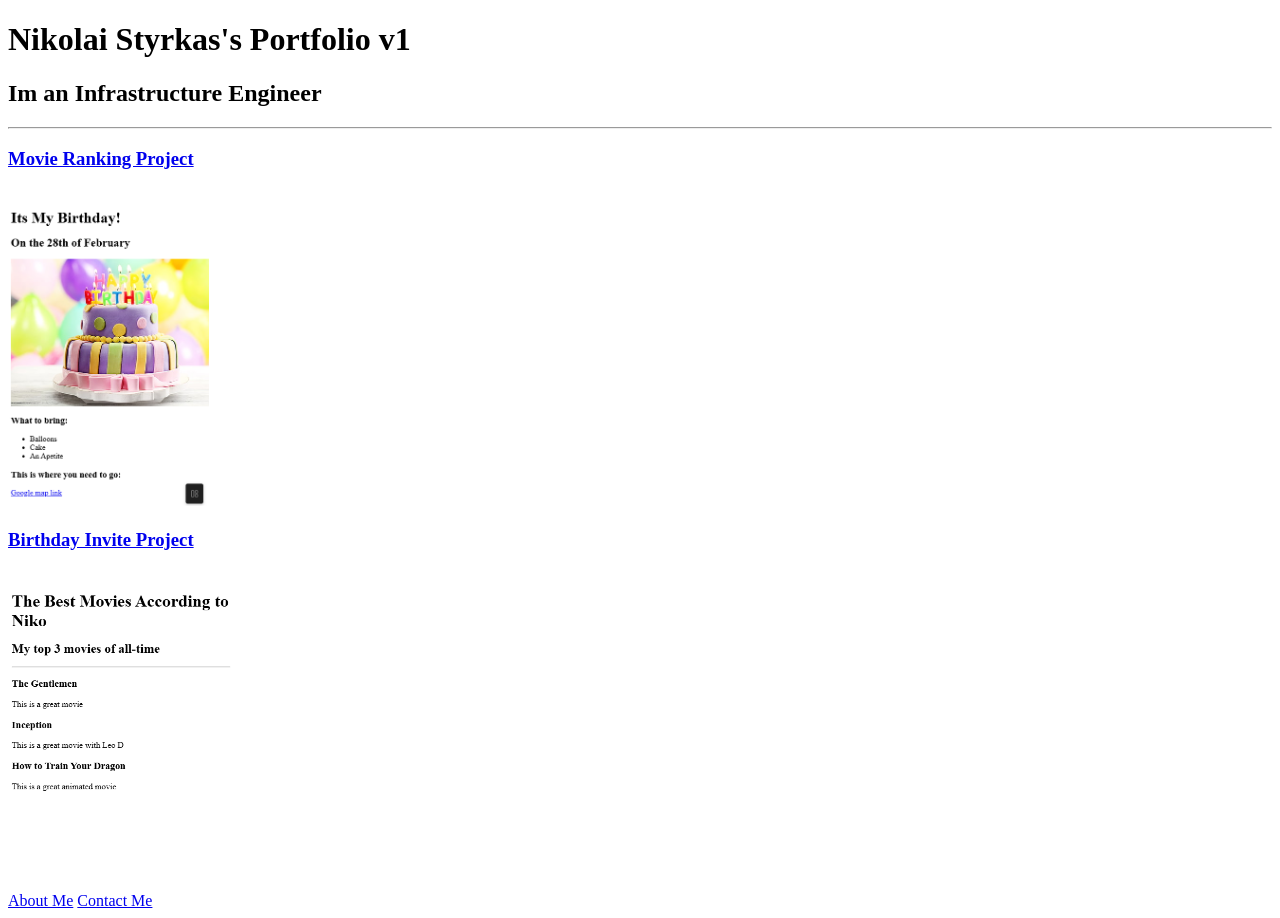
==== index.html @ 3caf19ad "Add files via upload" ====
<!DOCTYPE html>
<html lang="en">
<head>
    <meta charset="UTF-8">
    <meta name="viewport" content="width=device-width, initial-scale=1.0">
    <title>Nikolai Styrkas</title>
</head>
<body>
    <h1>Nikolai Styrkas's Portfolio v1</h1>
    <h2>Im an Infrastructure Engineer</h2>
    <hr \>
    <h3><a href="public/movie-ranking.html">Movie Ranking Project</a></h3> <br />
    <img src="assets/images/birthday-invite.png" height="300" alt="">

    <br />

    <h3><a href="public/birthday-invite.html">Birthday Invite Project</a></h3> <br />
    <img src="assets/images/movie-ranking.png"  height="300" alt="">

    <br />

    <a href="public/about.html">About Me</a> <a href="public/contact.html">Contact Me</a> <br />

</body>
</html>



<!-- TODO 1: Create the HTML Boilerplate -->

<!-- TODO 2: Add Your previous projects' HTML into the public folder -->

<!-- TODO 3: Take screenshots of your project previews and add the images to the images folder -->

<!-- TODO 4: Add titles/subtitles etc. -->

<!-- TODO 5: Add a link to the project pages -->

<!-- TODO 6: Add images to show the project previews
HINT for TODO 6: You can use the height attribute set to 200 to make the image smaller:
https://developer.mozilla.org/en-US/docs/Web/HTML/Element/img#attr-height -->

<!-- TODO 7: Add the Contact Me and About Me page links -->
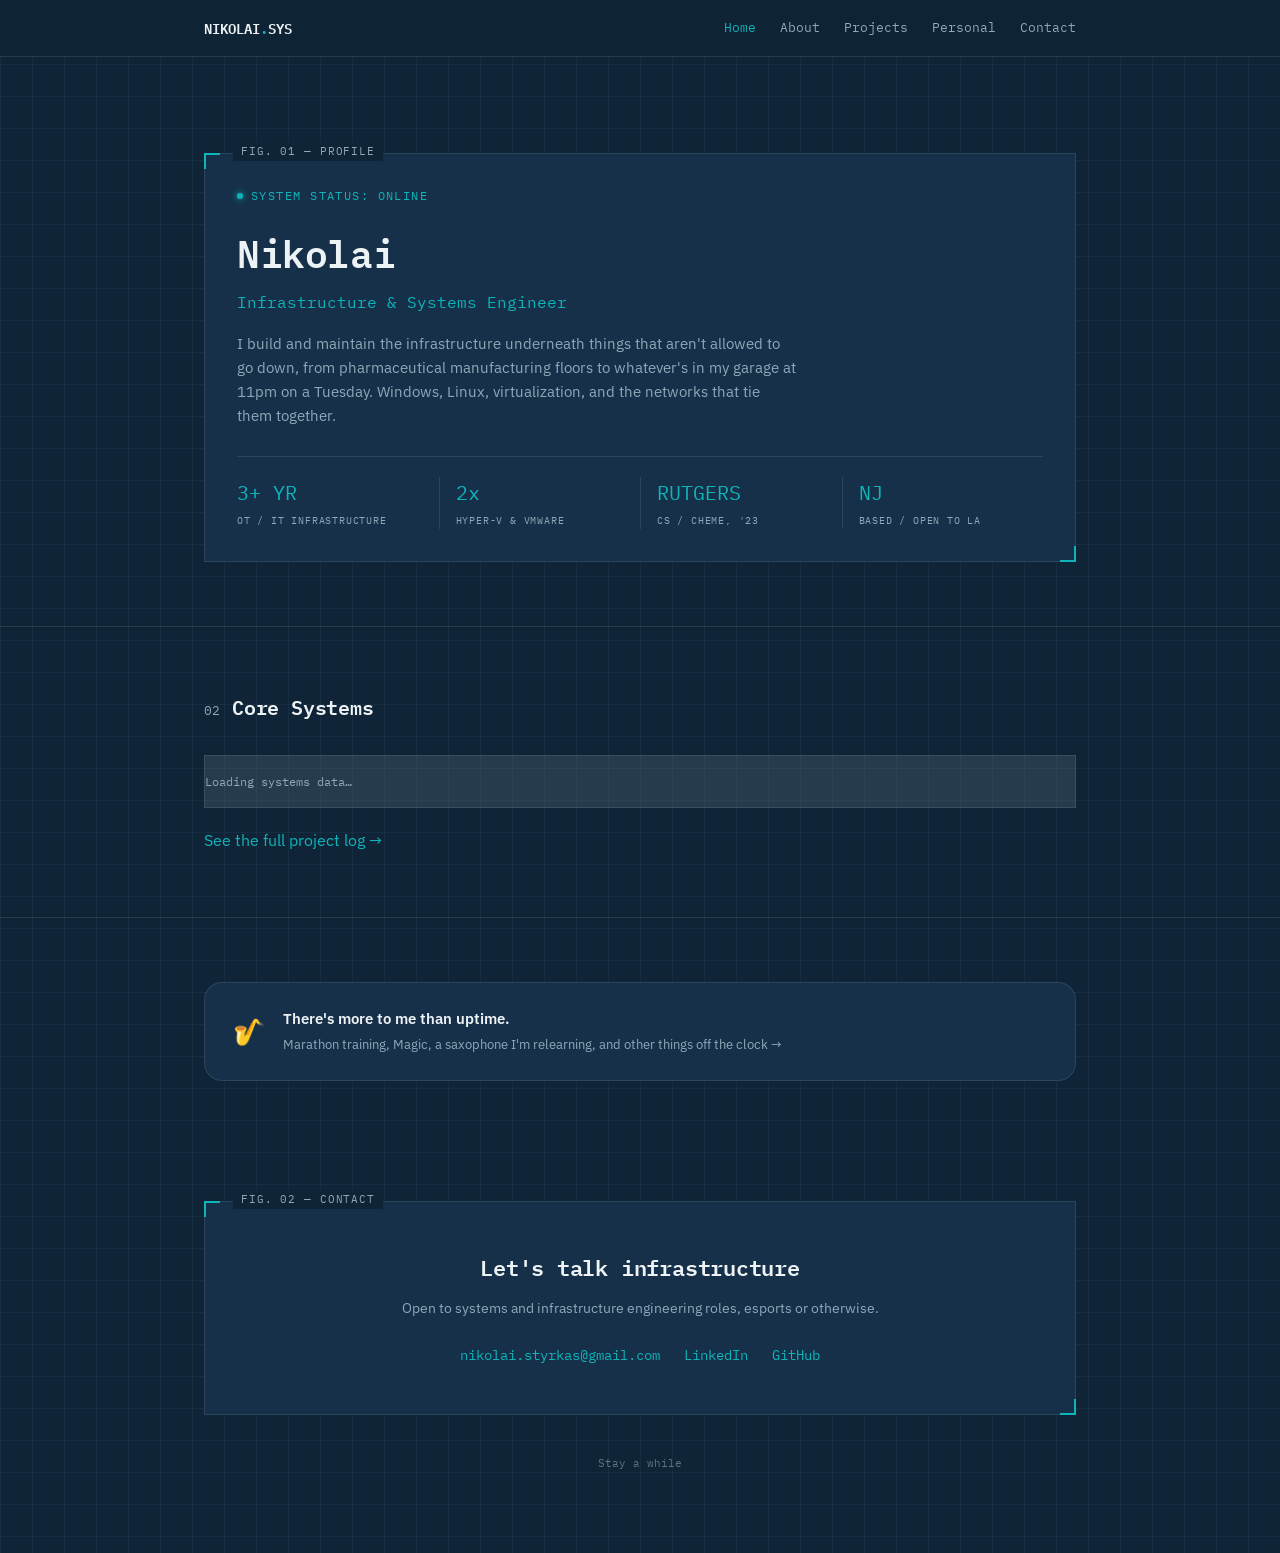
==== commit 675cf9c0: "Uploading major overhaul" ====
--- a/index.html
+++ b/index.html
@@ -1,43 +1,103 @@
 <!DOCTYPE html>
 <html lang="en">
 <head>
-    <meta charset="UTF-8">
-    <meta name="viewport" content="width=device-width, initial-scale=1.0">
-    <title>Nikolai Styrkas</title>
+<meta charset="UTF-8">
+<meta name="viewport" content="width=device-width, initial-scale=1.0">
+<title>Nikolai — Infrastructure & Systems Engineer</title>
+<link rel="stylesheet" href="css/style.css">
+<link rel="stylesheet" href="css/personal.css">
 </head>
 <body>
-    <h1>Nikolai Styrkas's Portfolio v1</h1>
-    <h2>Im an Infrastructure Engineer</h2>
-    <hr \>
-    <h3><a href="public/movie-ranking.html">Movie Ranking Project</a></h3> <br />
-    <img src="assets/images/birthday-invite.png" height="300" alt="">
 
-    <br />
+<nav>
+  <div class="wrap">
+    <div class="nav-mark">NIKOLAI<span>.</span>SYS</div>
+    <div class="nav-links">
+      <a href="index.html" class="current">Home</a>
+      <a href="about.html">About</a>
+      <a href="projects.html">Projects</a>
+      <a href="personal.html">Personal</a>
+      <a href="contact.html">Contact</a>
+    </div>
+  </div>
+</nav>
 
-    <h3><a href="public/birthday-invite.html">Birthday Invite Project</a></h3> <br />
-    <img src="assets/images/movie-ranking.png"  height="300" alt="">
+<header class="hero">
+  <div class="wrap">
+    <div class="panel reveal">
+      <span class="fig-tag">FIG. 01 — PROFILE</span>
+      <div class="eyebrow">System Status: Online</div>
+      <h1>Nikolai</h1>
+      <div class="role">Infrastructure &amp; Systems Engineer</div>
+      <p class="lede">
+        I build and maintain the infrastructure underneath things that aren't allowed to go down,
+        from pharmaceutical manufacturing floors to whatever's in my garage at 11pm on a Tuesday.
+        Windows, Linux, virtualization, and the networks that tie them together.
+      </p>
 
-    <br />
+      <div class="status-strip">
+        <div class="status-item">
+          <div class="status-val">3+ YR</div>
+          <div class="status-label">OT / IT Infrastructure</div>
+        </div>
+        <div class="status-item">
+          <div class="status-val">2x</div>
+          <div class="status-label">Hyper-V &amp; VMware</div>
+        </div>
+        <div class="status-item">
+          <div class="status-val">RUTGERS</div>
+          <div class="status-label">CS / ChemE, '23</div>
+        </div>
+        <div class="status-item">
+          <div class="status-val">NJ</div>
+          <div class="status-label">Based / Open to LA</div>
+        </div>
+      </div>
+    </div>
+  </div>
+</header>
 
-    <a href="public/about.html">About Me</a> <a href="public/contact.html">Contact Me</a> <br />
+<section>
+  <div class="wrap">
+    <div class="section-head">
+      <span class="section-num">02</span>
+      <h2>Core Systems</h2>
+    </div>
+    <div class="systems-grid" id="systems-grid">
+      <p class="load-note">Loading systems data…</p>
+    </div>
+    <p style="margin-top:20px;"><a href="projects.html">See the full project log →</a></p>
+  </div>
+</section>
 
+<section style="border-bottom: none;">
+  <div class="wrap">
+    <a href="personal.html" class="personal-teaser">
+      <span class="cozy-icon" style="margin-bottom:0;">🎷</span>
+      <span class="personal-teaser-text">
+        <strong>There's more to me than uptime.</strong>
+        <span>Marathon training, Magic, a saxophone I'm relearning, and other things off the clock →</span>
+      </span>
+    </a>
+  </div>
+</section>
+
+<footer>
+  <div class="wrap">
+    <div class="panel contact-panel reveal">
+      <span class="fig-tag">FIG. 02 — CONTACT</span>
+      <h2>Let's talk infrastructure</h2>
+      <p>Open to systems and infrastructure engineering roles, esports or otherwise.</p>
+      <div class="contact-links">
+        <a href="mailto:nikolai.styrkas@gmail.com">nikolai.styrkas@gmail.com</a>
+        <a href="linkedin.com/in/nikolai-styrkas" target="_blank" rel="noopener">LinkedIn</a>
+        <a href="https://github.com/nstyrkas" target="_blank" rel="noopener">GitHub</a>
+      </div>
+    </div>
+    <div class="foot-note">Stay a while</div>
+  </div>
+</footer>
+
+<script src="js/main.js"></script>
 </body>
 </html>
-
-
-
-<!-- TODO 1: Create the HTML Boilerplate -->
-
-<!-- TODO 2: Add Your previous projects' HTML into the public folder -->
-
-<!-- TODO 3: Take screenshots of your project previews and add the images to the images folder -->
-
-<!-- TODO 4: Add titles/subtitles etc. -->
-
-<!-- TODO 5: Add a link to the project pages -->
-
-<!-- TODO 6: Add images to show the project previews
-HINT for TODO 6: You can use the height attribute set to 200 to make the image smaller:
-https://developer.mozilla.org/en-US/docs/Web/HTML/Element/img#attr-height -->
-
-<!-- TODO 7: Add the Contact Me and About Me page links -->
--- a/css/style.css
+++ b/css/style.css
@@ -0,0 +1,391 @@
+@import url('https://fonts.googleapis.com/css2?family=IBM+Plex+Mono:wght@400;500;600;700&family=IBM+Plex+Sans:wght@400;500;600&display=swap');
+
+:root {
+  --bg: #0F2436;
+  --panel: #163049;
+  --panel-2: #1B3A57;
+  --grid: rgba(108, 161, 191, 0.08);
+  --line: rgba(143, 168, 184, 0.18);
+  --text: #EDF2F4;
+  --text-dim: #8FA8B8;
+  --accent: #0fb4b9;
+  --accent-dim: rgba(232, 163, 61, 0.15);
+  --danger: #D14B3D;
+  --mono: 'IBM Plex Mono', monospace;
+  --sans: 'IBM Plex Sans', sans-serif;
+}
+
+* { margin: 0; padding: 0; box-sizing: border-box; }
+
+html { scroll-behavior: smooth; }
+
+body {
+  background-color: var(--bg);
+  background-image:
+    linear-gradient(var(--grid) 1px, transparent 1px),
+    linear-gradient(90deg, var(--grid) 1px, transparent 1px);
+  background-size: 32px 32px;
+  color: var(--text);
+  font-family: var(--sans);
+  line-height: 1.6;
+  -webkit-font-smoothing: antialiased;
+  min-height: 100vh;
+}
+
+a { color: var(--accent); text-decoration: none; }
+a:hover { text-decoration: underline; }
+a:focus-visible, button:focus-visible {
+  outline: 2px solid var(--accent);
+  outline-offset: 3px;
+}
+
+.wrap {
+  max-width: 920px;
+  margin: 0 auto;
+  padding: 0 24px;
+}
+
+.eyebrow {
+  font-family: var(--mono);
+  font-size: 12px;
+  letter-spacing: 0.12em;
+  text-transform: uppercase;
+  color: var(--accent);
+  display: flex;
+  align-items: center;
+  gap: 8px;
+}
+
+.eyebrow::before {
+  content: '';
+  width: 6px;
+  height: 6px;
+  background: var(--accent);
+  border-radius: 50%;
+  display: inline-block;
+  box-shadow: 0 0 6px var(--accent);
+}
+
+h1, h2, h3 {
+  font-family: var(--mono);
+  font-weight: 600;
+  letter-spacing: -0.01em;
+}
+
+/* ---------- NAV ---------- */
+nav {
+  position: sticky;
+  top: 0;
+  z-index: 50;
+  background: rgba(15, 36, 54, 0.92);
+  backdrop-filter: blur(6px);
+  border-bottom: 1px solid var(--line);
+}
+nav .wrap {
+  display: flex;
+  justify-content: space-between;
+  align-items: center;
+  height: 56px;
+}
+.nav-mark {
+  font-family: var(--mono);
+  font-weight: 600;
+  font-size: 14px;
+  color: var(--text);
+}
+.nav-mark span { color: var(--accent); }
+.nav-links {
+  display: flex;
+  gap: 24px;
+  font-family: var(--mono);
+  font-size: 13px;
+}
+.nav-links a { color: var(--text-dim); }
+.nav-links a:hover { color: var(--accent); text-decoration: none; }
+.nav-links a.current { color: var(--accent); }
+
+/* ---------- PAGE HEADER (non-home pages) ---------- */
+.page-header {
+  padding: 64px 0 40px;
+  border-bottom: 1px solid var(--line);
+}
+.page-header h1 { font-size: 30px; margin-top: 10px; }
+.page-header p { color: var(--text-dim); margin-top: 12px; max-width: 560px; font-size: 15px; }
+
+/* ---------- HERO (home page) ---------- */
+.hero {
+  position: relative;
+  padding: 96px 0 64px;
+  border-bottom: 1px solid var(--line);
+}
+
+.panel {
+  position: relative;
+  border: 1px solid var(--line);
+  background: var(--panel);
+  padding: 32px;
+}
+.panel::before, .panel::after {
+  content: '';
+  position: absolute;
+  width: 14px;
+  height: 14px;
+  border-color: var(--accent);
+}
+.panel::before {
+  top: -1px; left: -1px;
+  border-top: 2px solid var(--accent);
+  border-left: 2px solid var(--accent);
+}
+.panel::after {
+  bottom: -1px; right: -1px;
+  border-bottom: 2px solid var(--accent);
+  border-right: 2px solid var(--accent);
+}
+
+.fig-tag {
+  position: absolute;
+  top: -11px;
+  left: 28px;
+  background: var(--bg);
+  padding: 0 8px;
+  font-family: var(--mono);
+  font-size: 11px;
+  color: var(--text-dim);
+  letter-spacing: 0.08em;
+}
+
+.hero h1 {
+  font-size: 38px;
+  margin-top: 18px;
+  color: var(--text);
+}
+.hero .role {
+  font-family: var(--mono);
+  color: var(--accent);
+  font-size: 16px;
+  margin-top: 6px;
+}
+.hero p.lede {
+  font-family: var(--sans);
+  color: var(--text-dim);
+  max-width: 560px;
+  margin-top: 16px;
+  font-size: 15px;
+}
+
+.status-strip {
+  display: grid;
+  grid-template-columns: repeat(4, 1fr);
+  margin-top: 28px;
+  border-top: 1px solid var(--line);
+  padding-top: 20px;
+}
+.status-item {
+  border-left: 1px solid var(--line);
+  padding-left: 16px;
+}
+.status-item:first-child { border-left: none; padding-left: 0; }
+.status-val {
+  font-family: var(--mono);
+  font-size: 20px;
+  color: var(--accent);
+}
+.status-label {
+  font-family: var(--mono);
+  font-size: 10px;
+  color: var(--text-dim);
+  text-transform: uppercase;
+  letter-spacing: 0.08em;
+  margin-top: 4px;
+}
+
+/* ---------- SECTIONS ---------- */
+section { padding: 64px 0; border-bottom: 1px solid var(--line); }
+section:last-of-type { border-bottom: none; }
+
+.section-head {
+  display: flex;
+  align-items: baseline;
+  gap: 12px;
+  margin-bottom: 32px;
+}
+.section-num {
+  font-family: var(--mono);
+  color: var(--text-dim);
+  font-size: 13px;
+}
+.section-head h2 { font-size: 20px; color: var(--text); }
+
+/* ---------- ABOUT ---------- */
+.about-grid {
+  display: grid;
+  grid-template-columns: 1.4fr 1fr;
+  gap: 40px;
+}
+.about-grid p { color: var(--text-dim); font-size: 15px; margin-bottom: 14px; }
+.about-grid p strong { color: var(--text); font-weight: 500; }
+
+.field-list {
+  font-family: var(--mono);
+  font-size: 13px;
+  border: 1px solid var(--line);
+  padding: 16px;
+}
+.field-list dt { color: var(--text-dim); font-size: 11px; text-transform: uppercase; letter-spacing: 0.06em; margin-top: 14px; }
+.field-list dt:first-child { margin-top: 0; }
+.field-list dd { color: var(--text); margin-top: 2px; }
+
+/* ---------- SYSTEMS / SKILLS (rendered from JSON) ---------- */
+.systems-grid {
+  display: grid;
+  grid-template-columns: repeat(3, 1fr);
+  gap: 1px;
+  background: var(--line);
+  border: 1px solid var(--line);
+}
+.system-module {
+  background: var(--panel);
+  padding: 20px;
+}
+.module-head {
+  display: flex;
+  justify-content: space-between;
+  align-items: center;
+  margin-bottom: 10px;
+}
+.module-id {
+  font-family: var(--mono);
+  font-size: 11px;
+  color: var(--text-dim);
+}
+.module-status {
+  font-family: var(--mono);
+  font-size: 10px;
+  color: var(--accent);
+  display: flex;
+  align-items: center;
+  gap: 5px;
+}
+.module-status::before {
+  content: '';
+  width: 5px; height: 5px;
+  background: var(--accent);
+  border-radius: 50%;
+}
+.module-status.building { color: var(--text-dim); }
+.module-status.building::before { background: var(--text-dim); }
+.system-module h3 { font-size: 15px; color: var(--text); margin-bottom: 8px; }
+.system-module p { font-size: 13px; color: var(--text-dim); }
+
+/* ---------- PROJECTS (rendered from JSON) ---------- */
+.project {
+  border: 1px solid var(--line);
+  margin-bottom: 16px;
+  background: var(--panel);
+}
+.project-head {
+  display: flex;
+  justify-content: space-between;
+  align-items: center;
+  padding: 16px 20px;
+  border-bottom: 1px solid var(--line);
+  gap: 12px;
+  flex-wrap: wrap;
+}
+.project-head h3 {
+  font-size: 15px;
+  color: var(--text);
+  font-family: var(--sans);
+  font-weight: 600;
+}
+.project-tag {
+  font-family: var(--mono);
+  font-size: 10px;
+  color: var(--accent);
+  border: 1px solid var(--accent-dim);
+  background: var(--accent-dim);
+  padding: 3px 8px;
+  text-transform: uppercase;
+  letter-spacing: 0.06em;
+  white-space: nowrap;
+}
+.project-tag.progress {
+  color: var(--text-dim);
+  border-color: var(--line);
+  background: transparent;
+}
+.project-body { padding: 18px 20px; }
+.project-body p { font-size: 14px; color: var(--text-dim); margin-bottom: 12px; }
+.stack {
+  display: flex;
+  flex-wrap: wrap;
+  gap: 6px;
+  margin-top: 10px;
+}
+.stack span {
+  font-family: var(--mono);
+  font-size: 11px;
+  color: var(--text-dim);
+  border: 1px solid var(--line);
+  padding: 3px 8px;
+}
+
+/* ---------- LOADING / EMPTY STATES ---------- */
+.load-note {
+  font-family: var(--mono);
+  font-size: 12px;
+  color: var(--text-dim);
+  padding: 16px 0;
+}
+
+/* ---------- FOOTER / CONTACT ---------- */
+footer { padding: 56px 0 80px; }
+.contact-panel {
+  text-align: center;
+  padding: 48px 32px;
+}
+.contact-panel h2 { font-size: 22px; margin-bottom: 12px; color: var(--text); }
+.contact-panel p { color: var(--text-dim); margin-bottom: 24px; font-size: 14px; }
+.contact-links {
+  display: flex;
+  justify-content: center;
+  gap: 24px;
+  font-family: var(--mono);
+  font-size: 14px;
+  flex-wrap: wrap;
+}
+.foot-note {
+  text-align: center;
+  margin-top: 40px;
+  font-family: var(--mono);
+  font-size: 11px;
+  color: var(--text-dim);
+  opacity: 0.6;
+}
+
+/* ---------- MOTION ---------- */
+.reveal {
+  opacity: 0;
+  transform: translateY(8px);
+  animation: rise 0.6s ease forwards;
+}
+@keyframes rise { to { opacity: 1; transform: translateY(0); } }
+
+@media (prefers-reduced-motion: reduce) {
+  .reveal { animation: none; opacity: 1; transform: none; }
+  html { scroll-behavior: auto; }
+}
+
+@media (max-width: 760px) {
+  .about-grid { grid-template-columns: 1fr; }
+  .systems-grid { grid-template-columns: 1fr 1fr; }
+  .status-strip { grid-template-columns: 1fr 1fr; row-gap: 16px; }
+  .status-item:nth-child(3) { border-left: none; padding-left: 0; }
+  .nav-links { display: none; }
+  .hero h1 { font-size: 28px; }
+}
+
+@media (max-width: 480px) {
+  .systems-grid { grid-template-columns: 1fr; }
+}
--- a/css/personal.css
+++ b/css/personal.css
@@ -0,0 +1,139 @@
+/* Cozy overrides for the Personal page.
+   Imports the base tokens from style.css but drops the schematic/blueprint
+   treatment in favor of something warmer: rounded cards, soft glow, no grid. */
+
+body.cozy {
+  background-image: radial-gradient(
+    circle at 20% 0%,
+    rgba(232, 163, 61, 0.07),
+    transparent 55%
+  ),
+  radial-gradient(
+    circle at 90% 30%,
+    rgba(108, 161, 191, 0.06),
+    transparent 50%
+  );
+  background-size: cover;
+  background-color: var(--bg);
+}
+
+.cozy-header {
+  padding: 80px 0 48px;
+  text-align: center;
+}
+.cozy-header .eyebrow {
+  justify-content: center;
+}
+.cozy-header h1 {
+  font-family: var(--sans);
+  font-weight: 600;
+  font-size: 32px;
+  margin-top: 14px;
+  letter-spacing: 0;
+}
+.cozy-header p {
+  color: var(--text-dim);
+  max-width: 480px;
+  margin: 14px auto 0;
+  font-size: 15px;
+}
+
+.cozy-grid {
+  display: grid;
+  grid-template-columns: repeat(2, 1fr);
+  gap: 20px;
+}
+
+.cozy-card {
+  background: var(--panel);
+  border: 1px solid var(--line);
+  border-radius: 18px;
+  padding: 28px;
+  transition: transform 0.25s ease, border-color 0.25s ease;
+}
+.cozy-card:hover {
+  transform: translateY(-3px);
+  border-color: rgba(232, 163, 61, 0.35);
+}
+
+.cozy-icon {
+  font-size: 26px;
+  margin-bottom: 14px;
+  display: inline-block;
+}
+
+.cozy-card h3 {
+  font-family: var(--sans);
+  font-weight: 600;
+  font-size: 17px;
+  color: var(--text);
+  margin-bottom: 8px;
+  letter-spacing: 0;
+}
+
+.cozy-card p {
+  font-size: 14px;
+  color: var(--text-dim);
+}
+
+.cozy-tag {
+  display: inline-block;
+  margin-top: 14px;
+  font-family: var(--mono);
+  font-size: 10px;
+  letter-spacing: 0.08em;
+  text-transform: uppercase;
+  color: var(--accent);
+  background: var(--accent-dim);
+  border-radius: 999px;
+  padding: 4px 10px;
+}
+
+.cozy-footer-note {
+  text-align: center;
+  color: var(--text-dim);
+  font-size: 14px;
+  margin-top: 48px;
+}
+
+/* Teaser card linking to the Personal page from the home page */
+.personal-teaser {
+  display: flex;
+  align-items: center;
+  gap: 18px;
+  background: var(--panel);
+  border: 1px solid var(--line);
+  border-radius: 18px;
+  padding: 24px 28px;
+  text-decoration: none;
+  transition: transform 0.25s ease, border-color 0.25s ease;
+}
+.personal-teaser:hover {
+  transform: translateY(-2px);
+  border-color: rgba(232, 163, 61, 0.35);
+  text-decoration: none;
+}
+.personal-teaser-text {
+  display: flex;
+  flex-direction: column;
+  gap: 4px;
+}
+.personal-teaser-text strong {
+  color: var(--text);
+  font-family: var(--sans);
+  font-size: 15px;
+  font-weight: 600;
+}
+.personal-teaser-text span {
+  color: var(--text-dim);
+  font-size: 13px;
+}
+
+@media (max-width: 640px) {
+  .cozy-grid {
+    grid-template-columns: 1fr;
+  }
+  .cozy-header h1 {
+    font-size: 26px;
+  }
+}
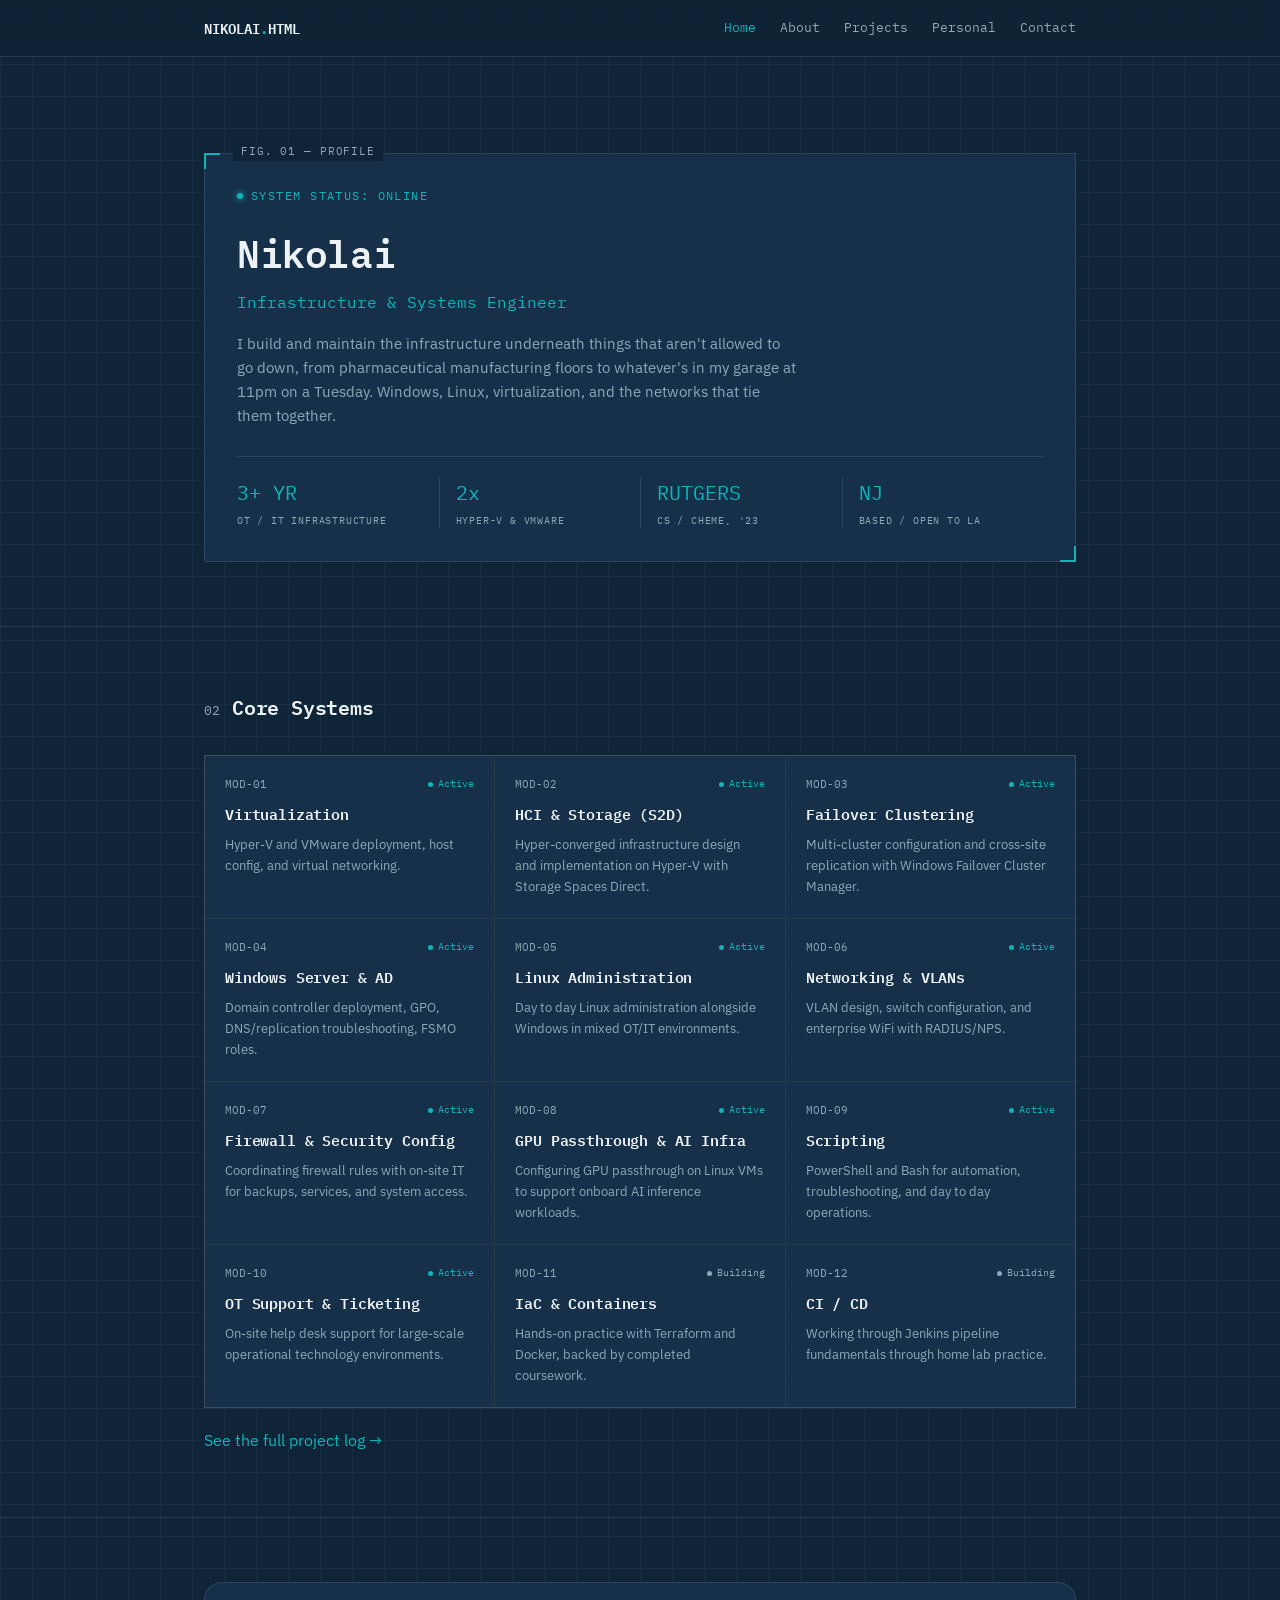
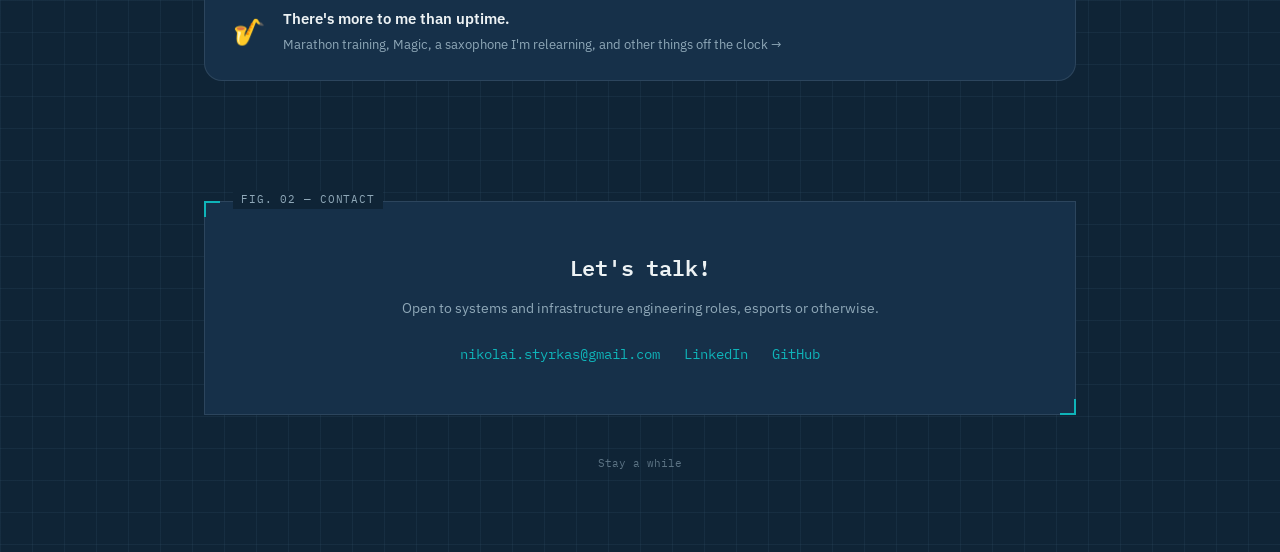
==== commit bf7b88e9: "Cleaned up text in some paragraphs and modules" ====
--- a/index.html
+++ b/index.html
@@ -11,7 +11,7 @@
 
 <nav>
   <div class="wrap">
-    <div class="nav-mark">NIKOLAI<span>.</span>SYS</div>
+    <div class="nav-mark">NIKOLAI<span>.</span>HTML</div>
     <div class="nav-links">
       <a href="index.html" class="current">Home</a>
       <a href="about.html">About</a>
@@ -86,11 +86,11 @@
   <div class="wrap">
     <div class="panel contact-panel reveal">
       <span class="fig-tag">FIG. 02 — CONTACT</span>
-      <h2>Let's talk infrastructure</h2>
+      <h2>Let's talk!</h2>
       <p>Open to systems and infrastructure engineering roles, esports or otherwise.</p>
       <div class="contact-links">
         <a href="mailto:nikolai.styrkas@gmail.com">nikolai.styrkas@gmail.com</a>
-        <a href="linkedin.com/in/nikolai-styrkas" target="_blank" rel="noopener">LinkedIn</a>
+        <a href="https://www.linkedin.com/in/nikolai-styrkas" target="_blank" rel="noopener noreferrer">LinkedIn</a>
         <a href="https://github.com/nstyrkas" target="_blank" rel="noopener">GitHub</a>
       </div>
     </div>
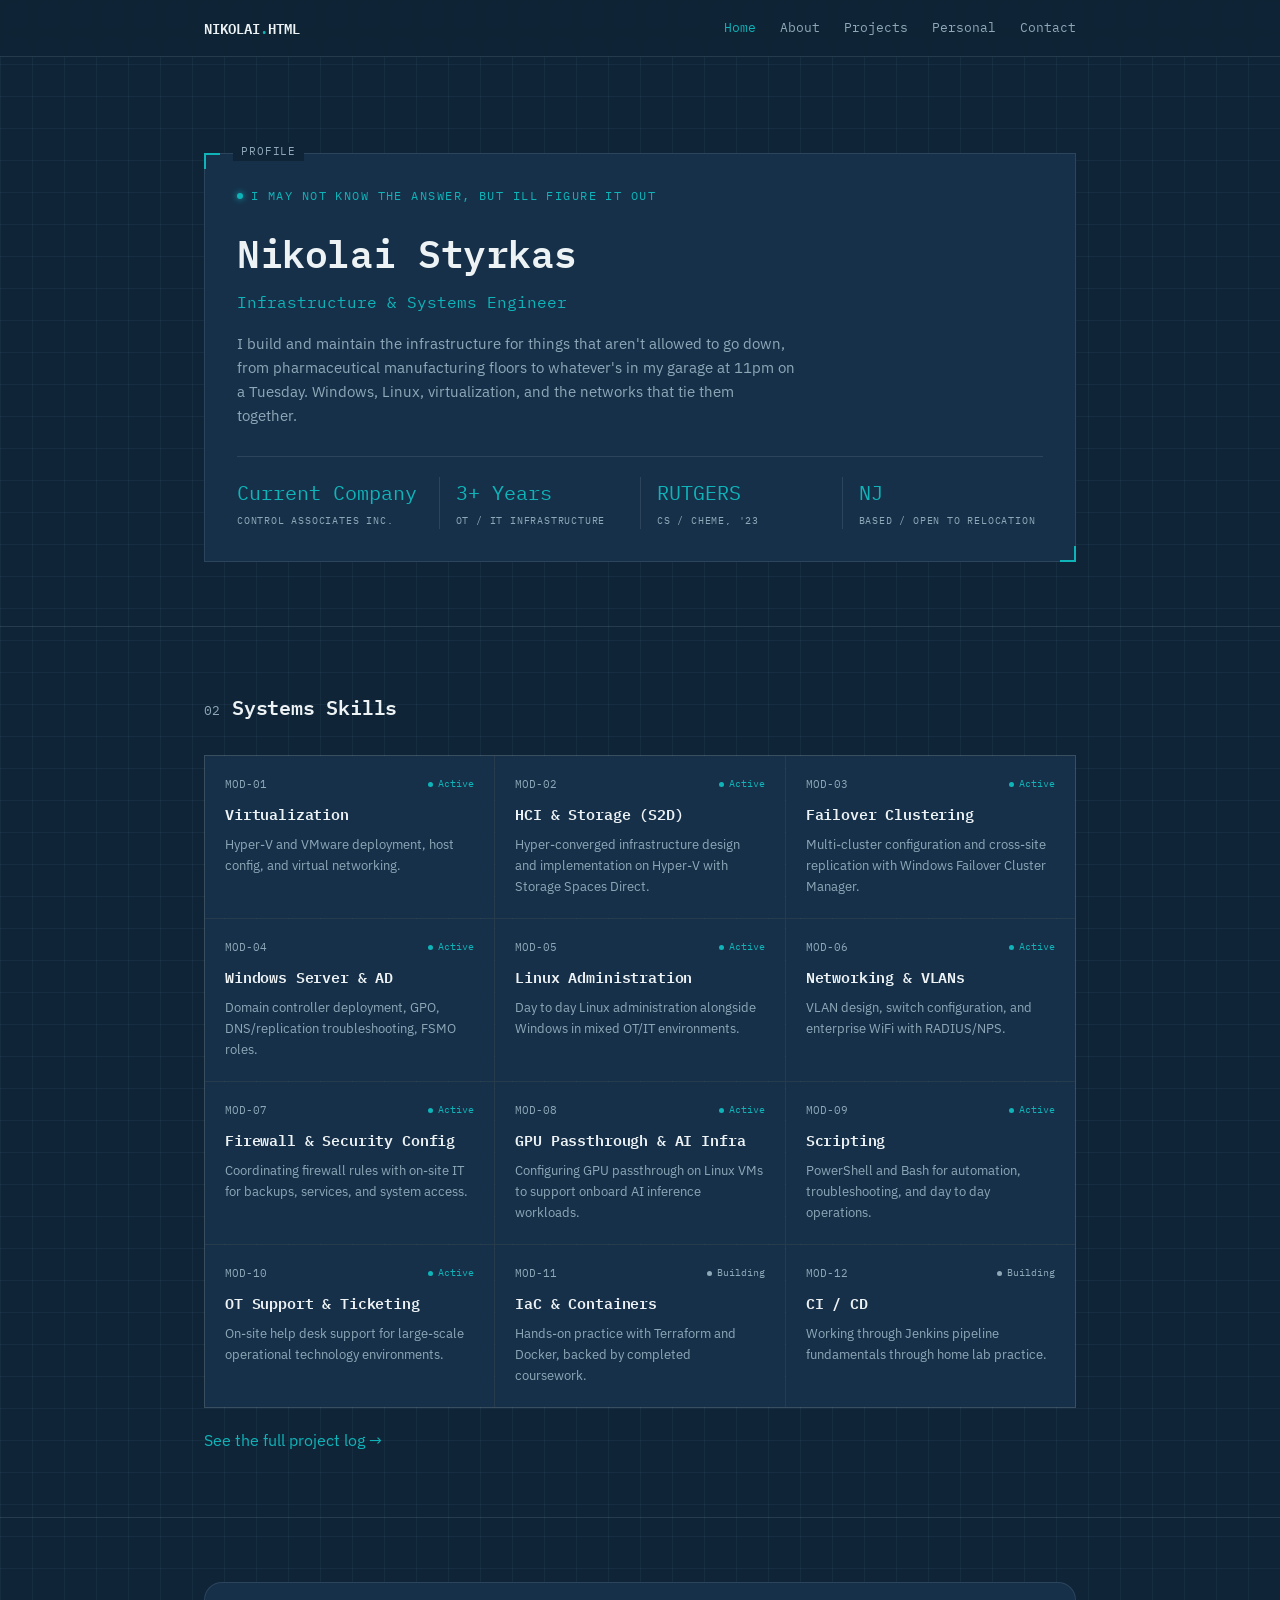
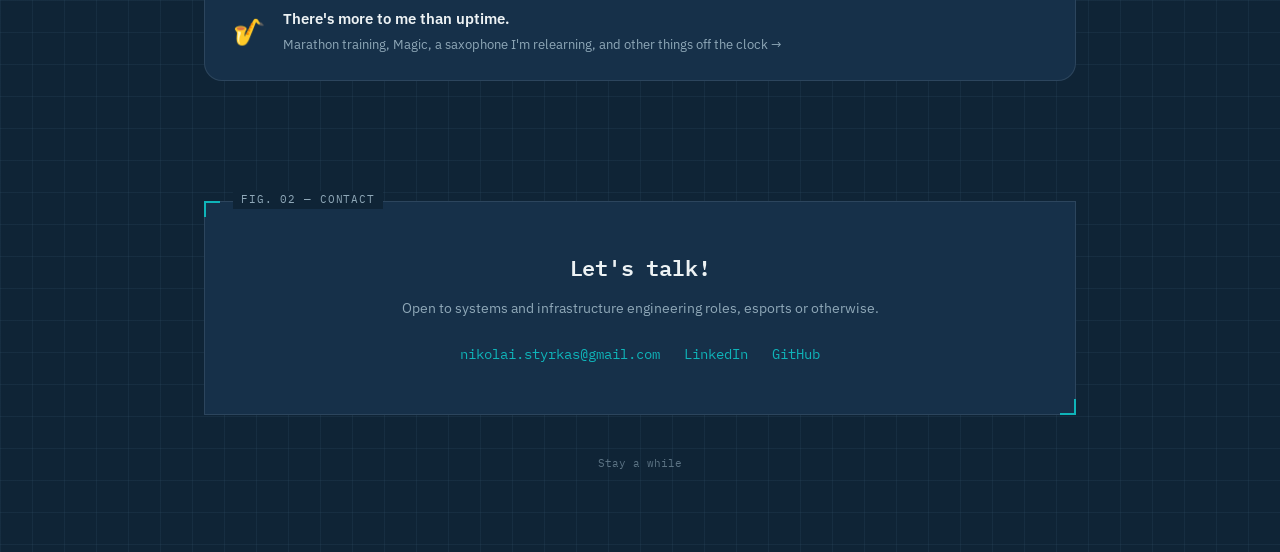
==== commit 2dd7470c: "Cleaned up text in some paragraphs and modules" ====
--- a/index.html
+++ b/index.html
@@ -25,24 +25,24 @@
 <header class="hero">
   <div class="wrap">
     <div class="panel reveal">
-      <span class="fig-tag">FIG. 01 — PROFILE</span>
-      <div class="eyebrow">System Status: Online</div>
-      <h1>Nikolai</h1>
+      <span class="fig-tag">PROFILE</span>
+      <div class="eyebrow">I may not know the answer, but Ill figure it out</div>
+      <h1>Nikolai Styrkas</h1>
       <div class="role">Infrastructure &amp; Systems Engineer</div>
       <p class="lede">
-        I build and maintain the infrastructure underneath things that aren't allowed to go down,
+        I build and maintain the infrastructure for things that aren't allowed to go down,
         from pharmaceutical manufacturing floors to whatever's in my garage at 11pm on a Tuesday.
         Windows, Linux, virtualization, and the networks that tie them together.
       </p>
 
       <div class="status-strip">
         <div class="status-item">
-          <div class="status-val">3+ YR</div>
-          <div class="status-label">OT / IT Infrastructure</div>
+          <div class="status-val">Current Company</div>
+          <div class="status-label">Control Associates Inc.</div>
         </div>
         <div class="status-item">
-          <div class="status-val">2x</div>
-          <div class="status-label">Hyper-V &amp; VMware</div>
+          <div class="status-val">3+ Years</div>
+          <div class="status-label">OT / IT Infrastructure</div>
         </div>
         <div class="status-item">
           <div class="status-val">RUTGERS</div>
@@ -50,7 +50,7 @@
         </div>
         <div class="status-item">
           <div class="status-val">NJ</div>
-          <div class="status-label">Based / Open to LA</div>
+          <div class="status-label">Based / Open to Relocation</div>
         </div>
       </div>
     </div>
@@ -61,7 +61,7 @@
   <div class="wrap">
     <div class="section-head">
       <span class="section-num">02</span>
-      <h2>Core Systems</h2>
+      <h2>Systems Skills</h2>
     </div>
     <div class="systems-grid" id="systems-grid">
       <p class="load-note">Loading systems data…</p>
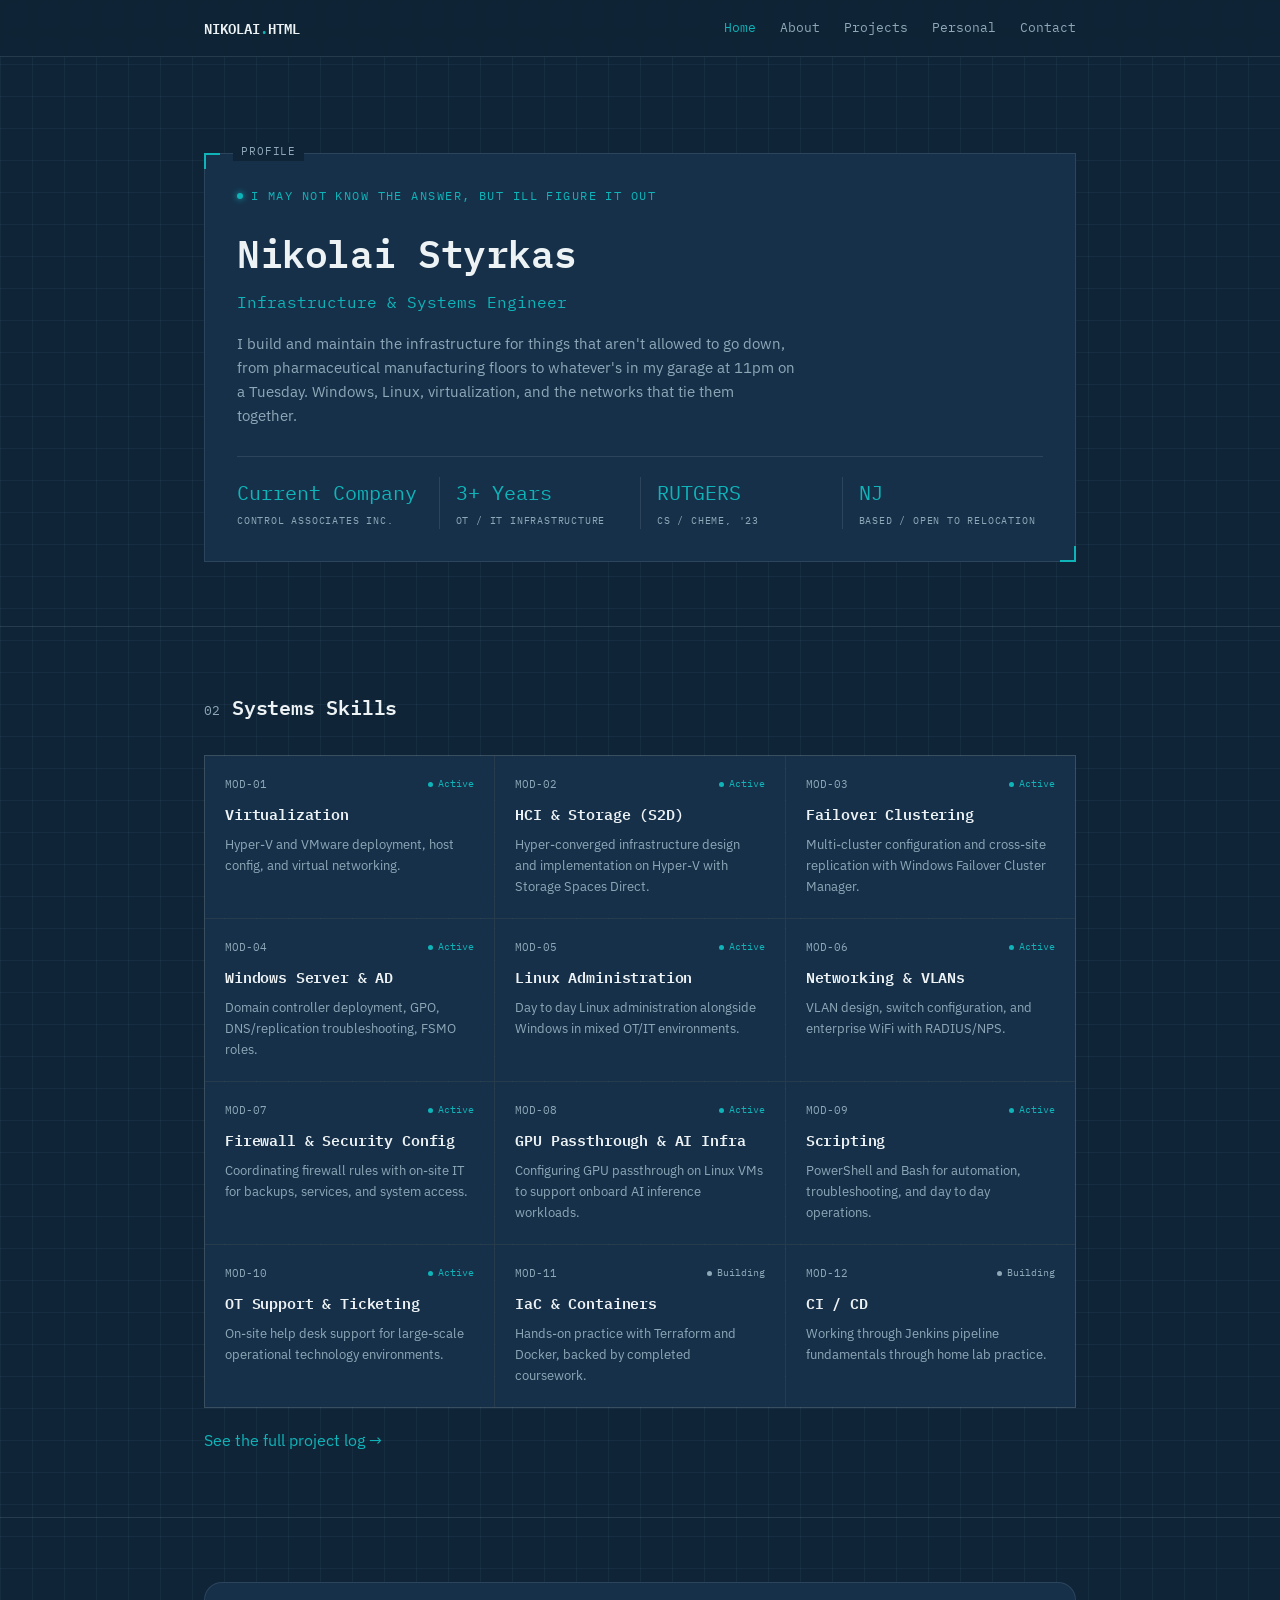
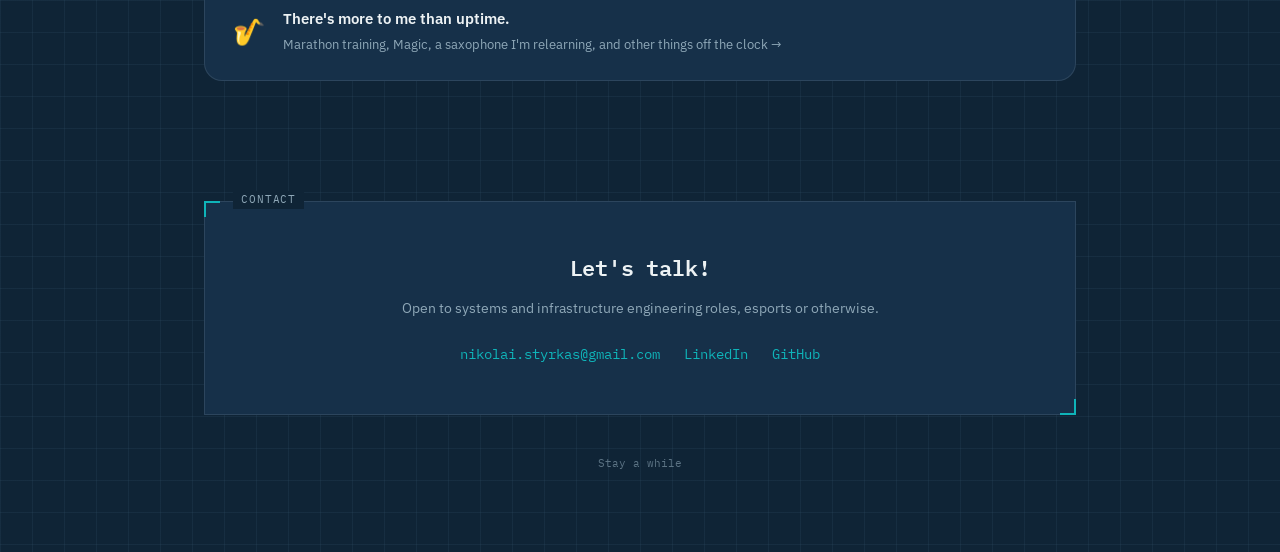
==== commit b0118659: "Cleaned up text" ====
--- a/index.html
+++ b/index.html
@@ -85,7 +85,7 @@
 <footer>
   <div class="wrap">
     <div class="panel contact-panel reveal">
-      <span class="fig-tag">FIG. 02 — CONTACT</span>
+      <span class="fig-tag">CONTACT</span>
       <h2>Let's talk!</h2>
       <p>Open to systems and infrastructure engineering roles, esports or otherwise.</p>
       <div class="contact-links">
